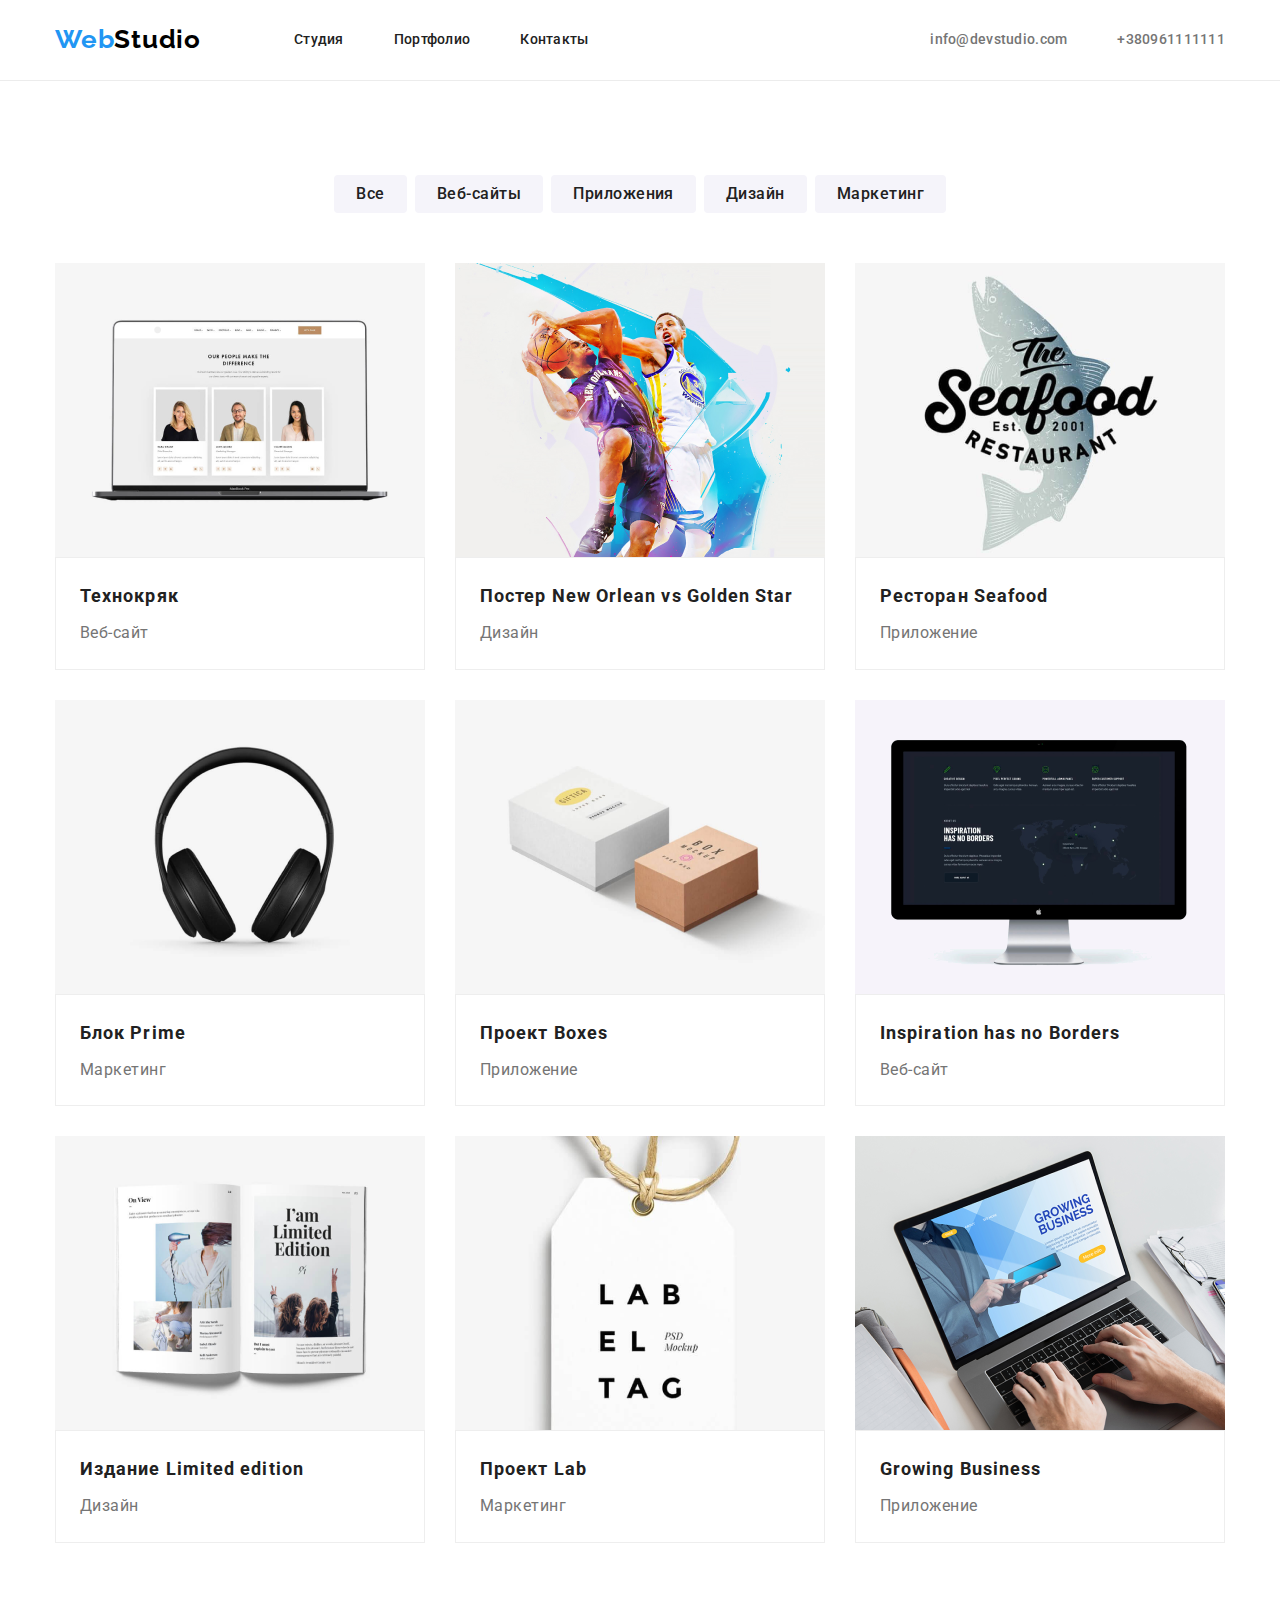
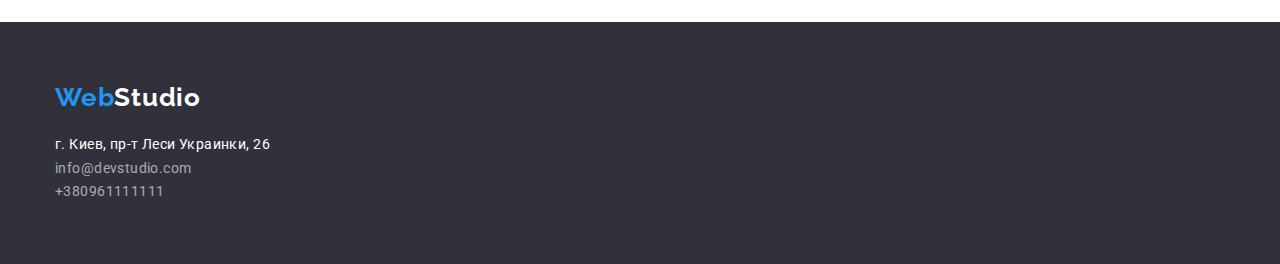
==== portfolio.html @ 2c55b2f6 "add html css img" ====
<!DOCTYPE html>
<html lang="en">
  <head>
    <meta charset="UTF-8" />
    <meta http-equiv="X-UA-Compatible" content="IE=edge" />
    <meta name="viewport" content="width=device-width, initial-scale=1.0" />
    <title>Document</title>
    <link rel="preconnect" href="https://fonts.googleapis.com" />
    <link rel="preconnect" href="https://fonts.gstatic.com" crossorigin />
    <link
      href="https://fonts.googleapis.com/css2?family=Raleway:wght@700&family=Roboto:wght@400;500;700;900&display=swap"
      rel="stylesheet"
    />
    <link
      rel="stylesheet"
      href="https://cdnjs.cloudflare.com/ajax/libs/modern-normalize/1.0.0/modern-normalize.min.css"
    />
    <link rel="stylesheet" href="./css/styles.css" />
  </head>

  <body>
    <header class="header">
      <div class="container nav">
        <nav class="main-nav">
          <a class="logo" href="/">Web<span class="logo-dark">Studio</span></a>
          <ul class="nav-list-header">
            <li class="nav-item-header"><a href="./index.html" class="link">Студия</a></li>
            <li class="nav-item-header"><a href="./portfolio.html" class="link">Портфолио</a></li>
            <li class="nav-item-header"><a href="" class="link">Контакты</a></li>
          </ul>
        </nav>
        <ul class="auto-nav">
          <li class="nav-item-header">
            <a href="mailto:info@devstudio.com" class="auto-link"> info@devstudio.com</a>
          </li>
          <li class="nav-item-header">
            <a href="tel:+380961111111" class="auto-link"> +380961111111 </a>
          </li>
        </ul>
      </div>
    </header>

    <main>
      <section class="section">
              <div class="container">
        <h1 class="visually-hidden">Блоки с примерами возможностей</h1>
        <ul class="buttons">
          <li class="btn-item"><button type="button" class="button">Все</button></li>
          <li class="btn-item"><button type="button" class="button">Веб-сайты</button></li>
          <li class="btn-item"><button type="button" class="button">Приложения</button></li>
          <li class="btn-item"><button type="button" class="button">Дизайн</button></li>
          <li class="btn-item"><button type="button" class="button">Маркетинг</button></li>
        </ul>
        <ul class="samples">
            <li class="item">
              <img src="images/web-site1.png" alt="веб-сайт на ноутбуке" width="370" />
                <div class="border">
                <h2 class="project-name">Технокряк</h2>
                <p class="project-type">Веб-сайт</p>
              </div>
            </li>
            <li class="item">
                <img src="images/design2.png"
                  alt="Постер New Orlean vs Golden Star"
                  width="370"
                />
                <div class="border">
                <h2 class="project-name">
                  Постер <span lang="en">New Orlean vs Golden Star</span>
                </h2>
                <p class="project-type">Дизайн</p>
              </div>
            </li>
            <li class="item">
                <img src="images/application3.png"
                  alt="Форель на фоне логотипа ресторана морской кухни"
                  width="370"
                />
                <div class="border">
                <h2 class="project-name">Ресторан <span lang="en">Seafood</span></h2>
                <p class="project-type">Приложение</p>
              </div>
            </li>
            <li class="item">
              <img src="images/marketing4.png" alt="Наушники с амбюшюрами" width="370" />
                <div class="border">
                <h2 class="project-name">Блок <span lang="en">Prime</span></h2>
                <p class="project-type">Маркетинг</p>
              </div>
            </li>
            <li class="item">
              <img src="images/application5.png" alt="Две коробки" width="370" />
              <div class="border">
                <h2 class="project-name">Проект <span lang="en">Boxes</span></h2>
                <p class="project-type">Приложение</p>
              </div>
            </li>
            <li class="item">
              <img src="images/web-site6.png" alt="Монитор с изображением" width="370" />
              <div class="border">
                <h2 class="project-name" lang="en">Inspiration has no Borders</h2>
                <p class="project-type">Веб-сайт</p>
              </div>
            </li>
            <li class="item">
              <img src="images/desighn7.png"
                  alt="Журнал со статьей с названием I am limited edition"
                  width="370"
                />
              <div class="border">
                <h2 class="project-name">Издание <span lang="en">Limited edition</span></h2>
                <p class="project-type">Дизайн</p>
              </div>
            </li>
            <li class="item">
            <img src="images/marketing8.png" alt="Бирка с надписью Label tag>" width="370" />
            <div class="border">
                <h2 class="project-name">Проект <span lang="en">Lab</span></h2>
                <p class="project-type">Маркетинг</p>
              </div>
            </li>
            <li class="item">
              <img src="images/application9.png"
                  alt="Ноутбук с открытой веб-страницей Growing Business"
                  width="370"
                />
                <div class="border">
                <h2 lang="en" class="project-name">Growing Business</h2>
                <p class="project-type">Приложение</p>
              </div>
            </li>
          </ul>
        </section>
      </div>
    </main>

    <footer class="footer">
      <div class="container">
        <a class="logo" href="/">Web<span class="logo-light">Studio</span></a>

        <address>
          <ul class="footer-list">
            <li>
              <a class="address" href="https://goo.gl/maps/MqeLLvB7cvCTrC6n8"
                >г. Киев, пр-т Леси Украинки, 26</a
              >
            </li>
            <li>
              <a class="footer-link" href="mailto:info@devstudio.com"> info@devstudio.com</a>
            </li>
            <li>
              <a class="footer-link" href="tel:+380961111111"> +380961111111 </a>
            </li>
          </ul>
        </address>
      </div>
    </footer>
  </body>
</html>
---- css/styles.css ----
:root {
  --primary-text-color: #757575;
  --title-text-color: #212121;
  --hover-button-color: #2196f3;
  --primary-white-color: #ffffff;
  --primary-black-color: #000000;
  --primary-bar-color: hsl(235, 10%, 21%);
  --primary-white-color-60: rgba(255, 255, 255, 0.6);
  --primary-light-color-button: #f5f4fa;
  --primary-border-color: #eeeeee;
}

body {
  background-color: var(--primary-white-color);

  font-family: 'Roboto', sans-serif;
}

ul {
  margin: 0;
  padding: 0;
  list-style: none;
}

h1,
h2,
h3,
p {
  margin: 0;
}

img {
  display: block;
  max-width: 100%;
  height: auto;
}

.container {
  width: 1200px;
  padding-left: 15px;
  padding-right: 15px;
  margin-left: auto;
  margin-right: auto;
}
/* Header общий */
.header {
  border-bottom-width: 1px;
  border-bottom-style: solid;
  border-bottom-color: #ececec;
}

.nav {
  display: flex;
  align-items: center;
}

.logo {
  color: var(--hover-button-color);

  font-family: 'Raleway', sans-serif;
  font-weight: 700;
  font-size: 26px;
  line-height: 1.2;
  letter-spacing: 0.03em;
  text-decoration: none;
}

.logo-dark {
  color: var(--primary-black-color);
}

.main-nav {
  display: flex;
  align-items: center;
}

.nav-list-header {
  list-style: none;
  display: flex;
  margin-left: 93px;
  padding-left: 0;
  margin-top: 0;
  margin-bottom: 0;
}
.nav-item-header {
  margin-left: 50px;
}
.nav-item-header:first-child {
  margin-left: 0;
}

.nav-list-header .link {
  display: block;
  padding-top: 32px;
  padding-bottom: 32px;

  color: var(--title-text-color);

  font-weight: 500;
  font-size: 14px;
  line-height: 1.14;
  letter-spacing: 0.02em;
  text-decoration: none;
}
.nav-list-header.link:last-child {
  margin-right: 0;
}

.nav-list-header .link:hover,
.nav-list-header .link:focus {
  color: var(--hover-button-color);
}

.auto-nav {
  display: flex;
  margin-left: auto;
}

.auto-link {
  display: block;

  color: var(--primary-text-color);

  font-weight: 500;
  font-size: 14px;
  line-height: 1.14;
  letter-spacing: 0.02em;
  text-decoration: none;
}

.auto-nav .auto-link:hover,
.auto-nav .auto-link:focus {
  color: var(--hover-button-color);
}

/* Конец общего header */

/* Студио Main */

/* Спрятать hidden  заголовки */

.visually-hidden {
  position: absolute;
  width: 1px;
  height: 1px;
  margin: -1px;
  border: 0;
  padding: 0;

  white-space: nowrap;
  clip-path: inset(100%);
  clip: rect(0 0 0 0);
  overflow: hidden;
}

.opportunities {
  display: flex;
}

.name-list {
  margin-right: 30px;
}

.name-list:last-child {
  margin-right: 0;
}

.opportunities .name {
  margin-bottom: 10px;
  color: var(--title-text-color);
  font-weight: 700;
  font-size: 14px;
  line-height: 1.2;
  letter-spacing: 0.03em;
  text-transform: uppercase;
}

.opportunities .meaning {
  color: var(--primary-text-color);
  font-weight: 400;
  font-size: 14px;
  line-height: 1.7;
  letter-spacing: 0.03em;
}

.team-section {
  background-color: var(--primary-light-color-button);
}

.about-name {
  padding: 0;
  margin: 0;
  margin-bottom: 50px;
  color: var(--title-text-color);

  font-weight: 700;
  font-size: 36px;
  line-height: 1.2;
  text-align: center;
  letter-spacing: 0.03em;
}

.community-item {
  margin-left: 30px;
  width: 270;
  box-shadow: 0px 4px 4px rgba(0, 0, 0, 0.25);
  border-radius: 0px 0px 4px 4px;
}
.community-item:first-child {
  margin-left: 0;
}

.about-pictures {
  display: flex;
  justify-content: space-between;
}

.list-pictures {
  margin-left: 30px;
}

.list-pictures:first-child {
  margin-left: 0;
}

.community {
  display: flex;
}

.team {
  padding-top: 30px;
  padding-bottom: 30px;
}

.subject-team {
  margin-bottom: 10px;
  color: var(--title-text-color);

  font-weight: 500;
  font-size: 16px;
  line-height: 1.2;
  text-align: center;
  letter-spacing: 0.03em;
}

.position {
  color: var(--primary-text-color);

  font-weight: 400;
  font-size: 16px;
  line-height: 1.2;
  text-align: center;
  letter-spacing: 0.03em;
}

/* Бар Студио */
.section {
  padding-top: 94px;
  padding-bottom: 94px;
}

.work-section {
  padding-top: 0;
}

.bar {
  padding-top: 200px;
  padding-bottom: 200px;
  background-color: var(--primary-bar-color);
  text-align: center;
  min-height: 600px;
}
.title-bar {
  color: var(--primary-white-color);
  margin-bottom: 30px;
  margin-top: 0;
  padding: 0;

  font-weight: 900;
  font-size: 44px;
  line-height: 1.4;
  text-align: center;
  letter-spacing: 0.06em;
  text-transform: uppercase;
}

.button-bar {
  padding-top: 10px;
  padding-bottom: 10px;
  padding-left: 32px;
  padding-right: 32px;

  background-color: var(--hover-button-color);
  color: var(--primary-white-color);

  border-radius: 4px;
  font-weight: 700;
  font-size: 16px;
  line-height: 1.9;
  letter-spacing: 0.06em;
}

/* Main Портфолио */
/* Кнопки Портфолио */
.buttons {
  display: flex;
  justify-content: center;
  margin-bottom: 50px;
}

.button {
  display: inline-block;
  padding-left: 22px;
  padding-right: 22px;
  padding-top: 6px;
  padding-bottom: 6px;

  min-width: 73px;

  color: var(--title-text-color);
  background-color: var(--primary-light-color-button);

  border-radius: 4px;
  font-weight: 500;
  font-size: 16px;
  line-height: 1.65;
  letter-spacing: 0.03em;
  text-align: center;
  border: none;
}

.buttons .button:hover,
.buttons .button:focus {
  background-color: var(--hover-button-color);
  color: var(--primary-white-color);
}

.samples {
  display: flex;
  flex-wrap: wrap;

  margin: -15px;
}

.btn-item {
  margin-right: 8px;
}

.btn-item:last-child {
  margin-right: 0;
}

.item {
  width: 370px;
  margin-top: 15px;
  margin-left: 15px;
  margin-right: 15px;
  margin-bottom: 15px;
}

.item:nth-child(n + 6) {
  margin-bottom: 0;
}

.project-name {
  margin: 0;

  color: var(--title-text-color);

  font-weight: 700;
  font-size: 18px;
  line-height: 2;
  letter-spacing: 0.06em;
}

.project-type {
  margin: 0;
  margin-top: 4px;
  color: var(--primary-text-color);

  font-weight: 400;
  font-size: 16px;
  line-height: 1.9;
  letter-spacing: 0.03em;
}

.border {
  border: 1px solid var(--primary-border-color);
  padding-right: 24px;
  padding-left: 24px;
  padding-top: 20px;
  padding-bottom: 20px;
}

/* Общий footer */
.footer {
  background-color: var(--primary-bar-color);
  padding-top: 60px;
  padding-bottom: 60px;
}

.logo-light {
  color: var(--primary-white-color);
}
.footer-list {
  margin-top: 20px;
}

.footer-item {
  padding-bottom: 9px;
}

.footer-item:last-child {
  padding-bottom: 0;
}

.footer-link {
  color: var(--primary-white-color-60);

  font-style: normal;
  font-weight: 400;
  font-size: 14px;
  line-height: 1.7;
  letter-spacing: 0.03em;
  text-decoration: none;
}

.address {
  margin-bottom: 9px;
  color: var(--primary-white-color);

  font-style: normal;
  font-weight: 400;
  font-size: 14px;
  line-height: 1.7;
  letter-spacing: 0.03em;
  text-decoration: none;
}
.address:hover,
.address:focus .footer-link:focus,
.footer-link:hover {
  color: var(--hover-button-color);
}
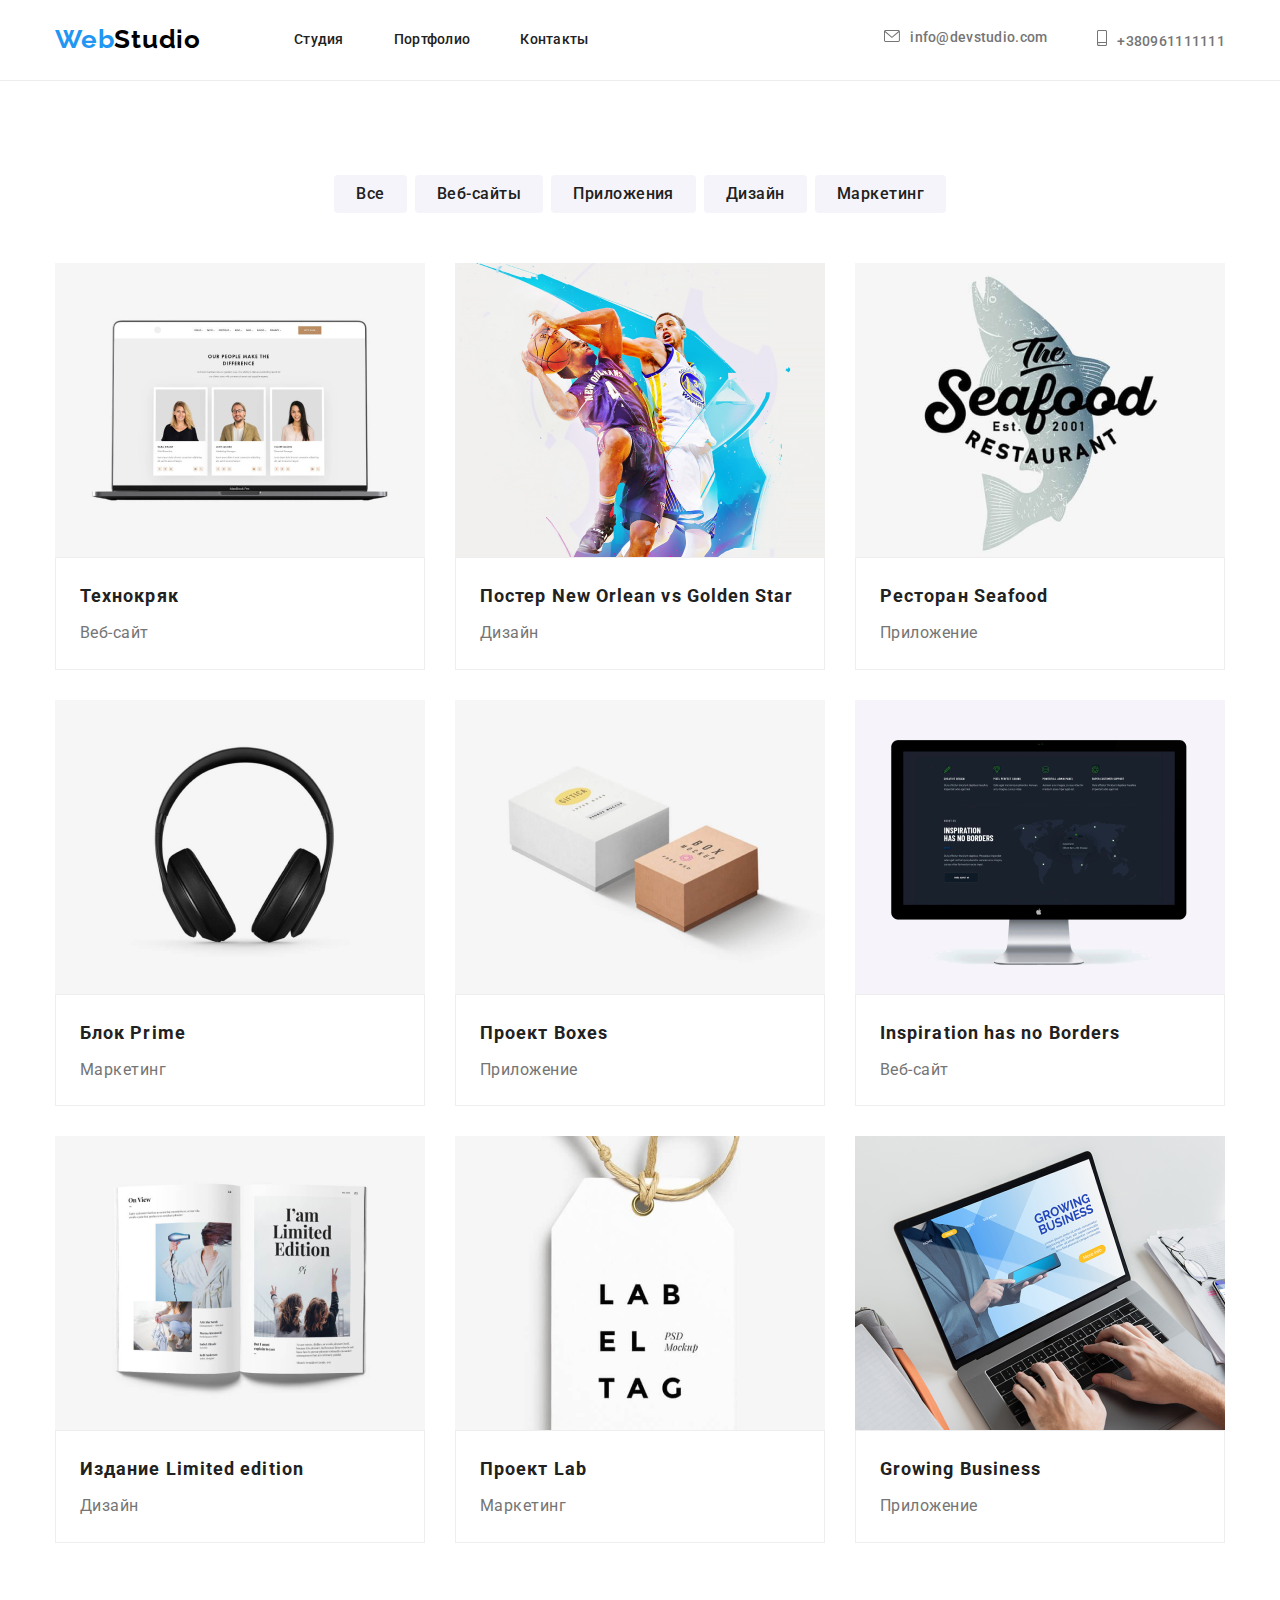
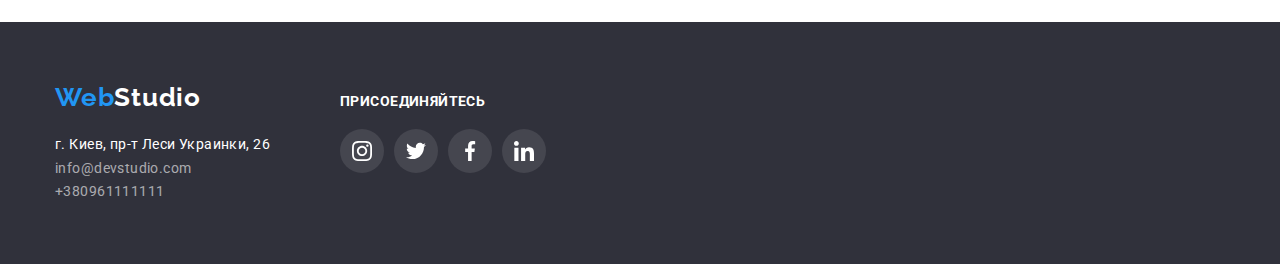
==== commit 896a8bf9: "Summary" ====
--- a/portfolio.html
+++ b/portfolio.html
@@ -1,48 +1,51 @@
 <!DOCTYPE html>
 <html lang="en">
-  <head>
-    <meta charset="UTF-8" />
-    <meta http-equiv="X-UA-Compatible" content="IE=edge" />
-    <meta name="viewport" content="width=device-width, initial-scale=1.0" />
-    <title>Document</title>
-    <link rel="preconnect" href="https://fonts.googleapis.com" />
-    <link rel="preconnect" href="https://fonts.gstatic.com" crossorigin />
-    <link
-      href="https://fonts.googleapis.com/css2?family=Raleway:wght@700&family=Roboto:wght@400;500;700;900&display=swap"
-      rel="stylesheet"
-    />
-    <link
-      rel="stylesheet"
-      href="https://cdnjs.cloudflare.com/ajax/libs/modern-normalize/1.0.0/modern-normalize.min.css"
-    />
-    <link rel="stylesheet" href="./css/styles.css" />
-  </head>
 
-  <body>
-    <header class="header">
-      <div class="container nav">
-        <nav class="main-nav">
-          <a class="logo" href="/">Web<span class="logo-dark">Studio</span></a>
-          <ul class="nav-list-header">
-            <li class="nav-item-header"><a href="./index.html" class="link">Студия</a></li>
-            <li class="nav-item-header"><a href="./portfolio.html" class="link">Портфолио</a></li>
-            <li class="nav-item-header"><a href="" class="link">Контакты</a></li>
-          </ul>
-        </nav>
-        <ul class="auto-nav">
-          <li class="nav-item-header">
-            <a href="mailto:info@devstudio.com" class="auto-link"> info@devstudio.com</a>
-          </li>
-          <li class="nav-item-header">
-            <a href="tel:+380961111111" class="auto-link"> +380961111111 </a>
-          </li>
+<head>
+  <meta charset="UTF-8" />
+  <meta http-equiv="X-UA-Compatible" content="IE=edge" />
+  <meta name="viewport" content="width=device-width, initial-scale=1.0" />
+  <title>Document</title>
+  <link rel="preconnect" href="https://fonts.googleapis.com" />
+  <link rel="preconnect" href="https://fonts.gstatic.com" crossorigin />
+  <link href="https://fonts.googleapis.com/css2?family=Raleway:wght@700&family=Roboto:wght@400;500;700;900&display=swap"
+    rel="stylesheet" />
+  <link rel="stylesheet"
+    href="https://cdnjs.cloudflare.com/ajax/libs/modern-normalize/1.0.0/modern-normalize.min.css" />
+  <link rel="stylesheet" href="./css/styles.css" />
+</head>
+
+<body>
+  <header class="header">
+    <div class="container nav">
+      <nav class="main-nav">
+        <a class="logo" href="/">Web<span class="logo-dark">Studio</span></a>
+        <ul class="nav-list-header">
+          <li class="nav-item-header"><a href="./index.html" class="link">Студия</a></li>
+          <li class="nav-item-header"><a href="./portfolio.html" class="link">Портфолио</a></li>
+          <li class="nav-item-header"><a href="" class="link">Контакты</a></li>
         </ul>
-      </div>
-    </header>
+      </nav>
+      <ul class="auto-nav">
+        <li class="nav-item-header">
+          <a href="mailto:info@devstudio.com" class="auto-link">
+            <svg class="icon-header" width="16" height="12">
+              <use href="images/symbol-defs.svg#icon-envelope"></use>
+            </svg>info@devstudio.com</a>
+        </li>
+        <li class="nav-item-header">
+          <a href="tel:+380961111111" class="auto-link">
+            <svg class="icon-header" width="10" height="16">
+              <use href="images/symbol-defs.svg#icon-smartphone"></use>
+            </svg>+380961111111 </a>
+        </li>
+      </ul>
+    </div>
+  </header>
 
-    <main>
-      <section class="section">
-              <div class="container">
+  <main>
+    <section class="section">
+      <div class="container">
         <h1 class="visually-hidden">Блоки с примерами возможностей</h1>
         <ul class="buttons">
           <li class="btn-item"><button type="button" class="button">Все</button></li>
@@ -52,98 +55,84 @@
           <li class="btn-item"><button type="button" class="button">Маркетинг</button></li>
         </ul>
         <ul class="samples">
-            <li class="item">
-              <img src="images/web-site1.png" alt="веб-сайт на ноутбуке" width="370" />
-                <div class="border">
-                <h2 class="project-name">Технокряк</h2>
-                <p class="project-type">Веб-сайт</p>
-              </div>
-            </li>
-            <li class="item">
-                <img src="images/design2.png"
-                  alt="Постер New Orlean vs Golden Star"
-                  width="370"
-                />
-                <div class="border">
-                <h2 class="project-name">
-                  Постер <span lang="en">New Orlean vs Golden Star</span>
-                </h2>
-                <p class="project-type">Дизайн</p>
-              </div>
-            </li>
-            <li class="item">
-                <img src="images/application3.png"
-                  alt="Форель на фоне логотипа ресторана морской кухни"
-                  width="370"
-                />
-                <div class="border">
-                <h2 class="project-name">Ресторан <span lang="en">Seafood</span></h2>
-                <p class="project-type">Приложение</p>
-              </div>
-            </li>
-            <li class="item">
-              <img src="images/marketing4.png" alt="Наушники с амбюшюрами" width="370" />
-                <div class="border">
-                <h2 class="project-name">Блок <span lang="en">Prime</span></h2>
-                <p class="project-type">Маркетинг</p>
-              </div>
-            </li>
-            <li class="item">
-              <img src="images/application5.png" alt="Две коробки" width="370" />
-              <div class="border">
-                <h2 class="project-name">Проект <span lang="en">Boxes</span></h2>
-                <p class="project-type">Приложение</p>
-              </div>
-            </li>
-            <li class="item">
-              <img src="images/web-site6.png" alt="Монитор с изображением" width="370" />
-              <div class="border">
-                <h2 class="project-name" lang="en">Inspiration has no Borders</h2>
-                <p class="project-type">Веб-сайт</p>
-              </div>
-            </li>
-            <li class="item">
-              <img src="images/desighn7.png"
-                  alt="Журнал со статьей с названием I am limited edition"
-                  width="370"
-                />
-              <div class="border">
-                <h2 class="project-name">Издание <span lang="en">Limited edition</span></h2>
-                <p class="project-type">Дизайн</p>
-              </div>
-            </li>
-            <li class="item">
+          <li class="item">
+            <img src="images/web-site1.png" alt="веб-сайт на ноутбуке" width="370" />
+            <div class="border">
+              <h2 class="project-name">Технокряк</h2>
+              <p class="project-type">Веб-сайт</p>
+            </div>
+          </li>
+          <li class="item">
+            <img src="images/design2.png" alt="Постер New Orlean vs Golden Star" width="370" />
+            <div class="border">
+              <h2 class="project-name">
+                Постер <span lang="en">New Orlean vs Golden Star</span>
+              </h2>
+              <p class="project-type">Дизайн</p>
+            </div>
+          </li>
+          <li class="item">
+            <img src="images/application3.png" alt="Форель на фоне логотипа ресторана морской кухни" width="370" />
+            <div class="border">
+              <h2 class="project-name">Ресторан <span lang="en">Seafood</span></h2>
+              <p class="project-type">Приложение</p>
+            </div>
+          </li>
+          <li class="item">
+            <img src="images/marketing4.png" alt="Наушники с амбюшюрами" width="370" />
+            <div class="border">
+              <h2 class="project-name">Блок <span lang="en">Prime</span></h2>
+              <p class="project-type">Маркетинг</p>
+            </div>
+          </li>
+          <li class="item">
+            <img src="images/application5.png" alt="Две коробки" width="370" />
+            <div class="border">
+              <h2 class="project-name">Проект <span lang="en">Boxes</span></h2>
+              <p class="project-type">Приложение</p>
+            </div>
+          </li>
+          <li class="item">
+            <img src="images/web-site6.png" alt="Монитор с изображением" width="370" />
+            <div class="border">
+              <h2 class="project-name" lang="en">Inspiration has no Borders</h2>
+              <p class="project-type">Веб-сайт</p>
+            </div>
+          </li>
+          <li class="item">
+            <img src="images/desighn7.png" alt="Журнал со статьей с названием I am limited edition" width="370" />
+            <div class="border">
+              <h2 class="project-name">Издание <span lang="en">Limited edition</span></h2>
+              <p class="project-type">Дизайн</p>
+            </div>
+          </li>
+          <li class="item">
             <img src="images/marketing8.png" alt="Бирка с надписью Label tag>" width="370" />
             <div class="border">
-                <h2 class="project-name">Проект <span lang="en">Lab</span></h2>
-                <p class="project-type">Маркетинг</p>
-              </div>
-            </li>
-            <li class="item">
-              <img src="images/application9.png"
-                  alt="Ноутбук с открытой веб-страницей Growing Business"
-                  width="370"
-                />
-                <div class="border">
-                <h2 lang="en" class="project-name">Growing Business</h2>
-                <p class="project-type">Приложение</p>
-              </div>
-            </li>
-          </ul>
-        </section>
-      </div>
-    </main>
+              <h2 class="project-name">Проект <span lang="en">Lab</span></h2>
+              <p class="project-type">Маркетинг</p>
+            </div>
+          </li>
+          <li class="item">
+            <img src="images/application9.png" alt="Ноутбук с открытой веб-страницей Growing Business" width="370" />
+            <div class="border">
+              <h2 lang="en" class="project-name">Growing Business</h2>
+              <p class="project-type">Приложение</p>
+            </div>
+          </li>
+        </ul>
+    </section>
+    </div>
+  </main>
 
-    <footer class="footer">
-      <div class="container">
+  <footer class="footer">
+    <div class="container container-footer">
+      <div>
         <a class="logo" href="/">Web<span class="logo-light">Studio</span></a>
-
         <address>
           <ul class="footer-list">
             <li>
-              <a class="address" href="https://goo.gl/maps/MqeLLvB7cvCTrC6n8"
-                >г. Киев, пр-т Леси Украинки, 26</a
-              >
+              <a class="address" href="https://goo.gl/maps/MqeLLvB7cvCTrC6n8">г. Киев, пр-т Леси Украинки, 26</a>
             </li>
             <li>
               <a class="footer-link" href="mailto:info@devstudio.com"> info@devstudio.com</a>
@@ -154,6 +143,41 @@
           </ul>
         </address>
       </div>
-    </footer>
-  </body>
-</html>
+      <div class="social-container">
+        <p class="social-text">присоединяйтесь</p>
+        <ul class="social">
+          <li class="link-icon">
+            <a class="social-link" href="https://www.instagram.com/">
+              <svg class="social-icon" width="20" height="20">
+                <use href="images/symbol-defs.svg#icon-instagram"></use>
+              </svg>
+            </a>
+          </li>
+          <li class="link-icon">
+            <a class="social-link" href="" https="//www.twitter.com/">
+              <svg class="social-icon" width="20" height="20">
+                <use href="images/symbol-defs.svg#icon-twitter"></use>
+              </svg>
+            </a>
+          </li>
+          <li class="link-icon">
+            <a class="social-link" href="//www.facebook.com/">
+              <svg class="social-icon" width="20" height="20">
+                <use href="images/symbol-defs.svg#icon-facebook"></use>
+              </svg>
+            </a>
+          </li>
+          <li class="link-icon">
+            <a class="social-link" href="https://www.linkedin.com/">
+              <svg class="social-icon" width="20" height="20">
+                <use href="images/symbol-defs.svg#icon-linkedin"></use>
+              </svg>
+            </a>
+          </li>
+        </ul>
+      </div>
+    </div>
+  </footer>
+</body>
+
+</html>--- a/css/styles.css
+++ b/css/styles.css
@@ -8,6 +8,11 @@
   --primary-white-color-60: rgba(255, 255, 255, 0.6);
   --primary-light-color-button: #f5f4fa;
   --primary-border-color: #eeeeee;
+  --primary-white-color-10: rgba(255, 255, 255, 0.1);
+  --primary-icon-color: #afb1b8;
+}
+* {
+  box-sizing: border-box;
 }
 
 body {
@@ -131,6 +136,19 @@
 .auto-nav .auto-link:hover,
 .auto-nav .auto-link:focus {
   color: var(--hover-button-color);
+}
+
+.icon-header {
+  margin-right: 10px;
+  fill: currentColor;
+}
+
+.icon-header {
+  margin-right: 10px;
+}
+
+.icon-header:hover {
+  fill: var(--hover-button-color);
 }
 
 /* Конец общего header */
@@ -164,6 +182,17 @@
 .name-list:last-child {
   margin-right: 0;
 }
+.contain {
+  width: 270px;
+  height: 120px;
+  background-color: var(--primary-light-color-button);
+  margin-bottom: 30px;
+  border-radius: 4px;
+}
+
+.icon-oppo {
+  margin: 25px 100px;
+}
 
 .opportunities .name {
   margin-bottom: 10px;
@@ -244,6 +273,8 @@
 }
 
 .position {
+  margin-bottom: 16px;
+
   color: var(--primary-text-color);
 
   font-weight: 400;
@@ -253,14 +284,19 @@
   letter-spacing: 0.03em;
 }
 
+.social-icon-community {
+  fill: var(--primary-icon-color);
+  margin: 12px;
+}
+
+.community-link:hover .social-icon-community {
+  fill: var(--primary-white-color);
+}
+
 /* Бар Студио */
 .section {
   padding-top: 94px;
   padding-bottom: 94px;
-}
-
-.work-section {
-  padding-top: 0;
 }
 
 .bar {
@@ -270,6 +306,19 @@
   text-align: center;
   min-height: 600px;
 }
+
+.overlay {
+  max-width: 1600px;
+  margin-left: auto;
+  margin-right: auto;
+
+  background-image: linear-gradient(to right, rgba(47, 48, 58, 0.4), rgba(47, 48, 58, 0.4)),
+    url(../images/background-image\(1\).jpg);
+  background-repeat: no-repeat;
+  background-position: center;
+  background-size: cover;
+}
+
 .title-bar {
   color: var(--primary-white-color);
   margin-bottom: 30px;
@@ -358,6 +407,10 @@
   margin-bottom: 15px;
 }
 
+.item:hover {
+  box-shadow: 0px 4px 4px rgba(0, 0, 0, 0.25);
+}
+
 .item:nth-child(n + 6) {
   margin-bottom: 0;
 }
@@ -399,6 +452,10 @@
   padding-bottom: 60px;
 }
 
+.container-footer {
+  display: flex;
+  align-items: baseline;
+}
 .logo-light {
   color: var(--primary-white-color);
 }
@@ -441,3 +498,44 @@
 .footer-link:hover {
   color: var(--hover-button-color);
 }
+
+.social {
+  display: flex;
+  justify-content: center;
+}
+
+.social-text {
+  font-weight: 700;
+  font-size: 14px;
+  line-height: calc(16 / 14);
+  letter-spacing: 0.03em;
+  color: var(--primary-white-color);
+  text-transform: uppercase;
+  margin-bottom: 20px;
+}
+
+.link-icon {
+  width: 44px;
+  height: 44px;
+  border-radius: 50%;
+  background-color: var(--primary-white-color-10);
+  margin-right: 10px;
+}
+
+.link-icon:last-child {
+  margin-right: 0;
+}
+
+.social-icon {
+  fill: var(--primary-white-color);
+  margin: 12px;
+}
+
+.link-icon:hover,
+.link-icon:focus {
+  background-color: var(--hover-button-color);
+}
+
+.social-container {
+  margin-left: 70px;
+}
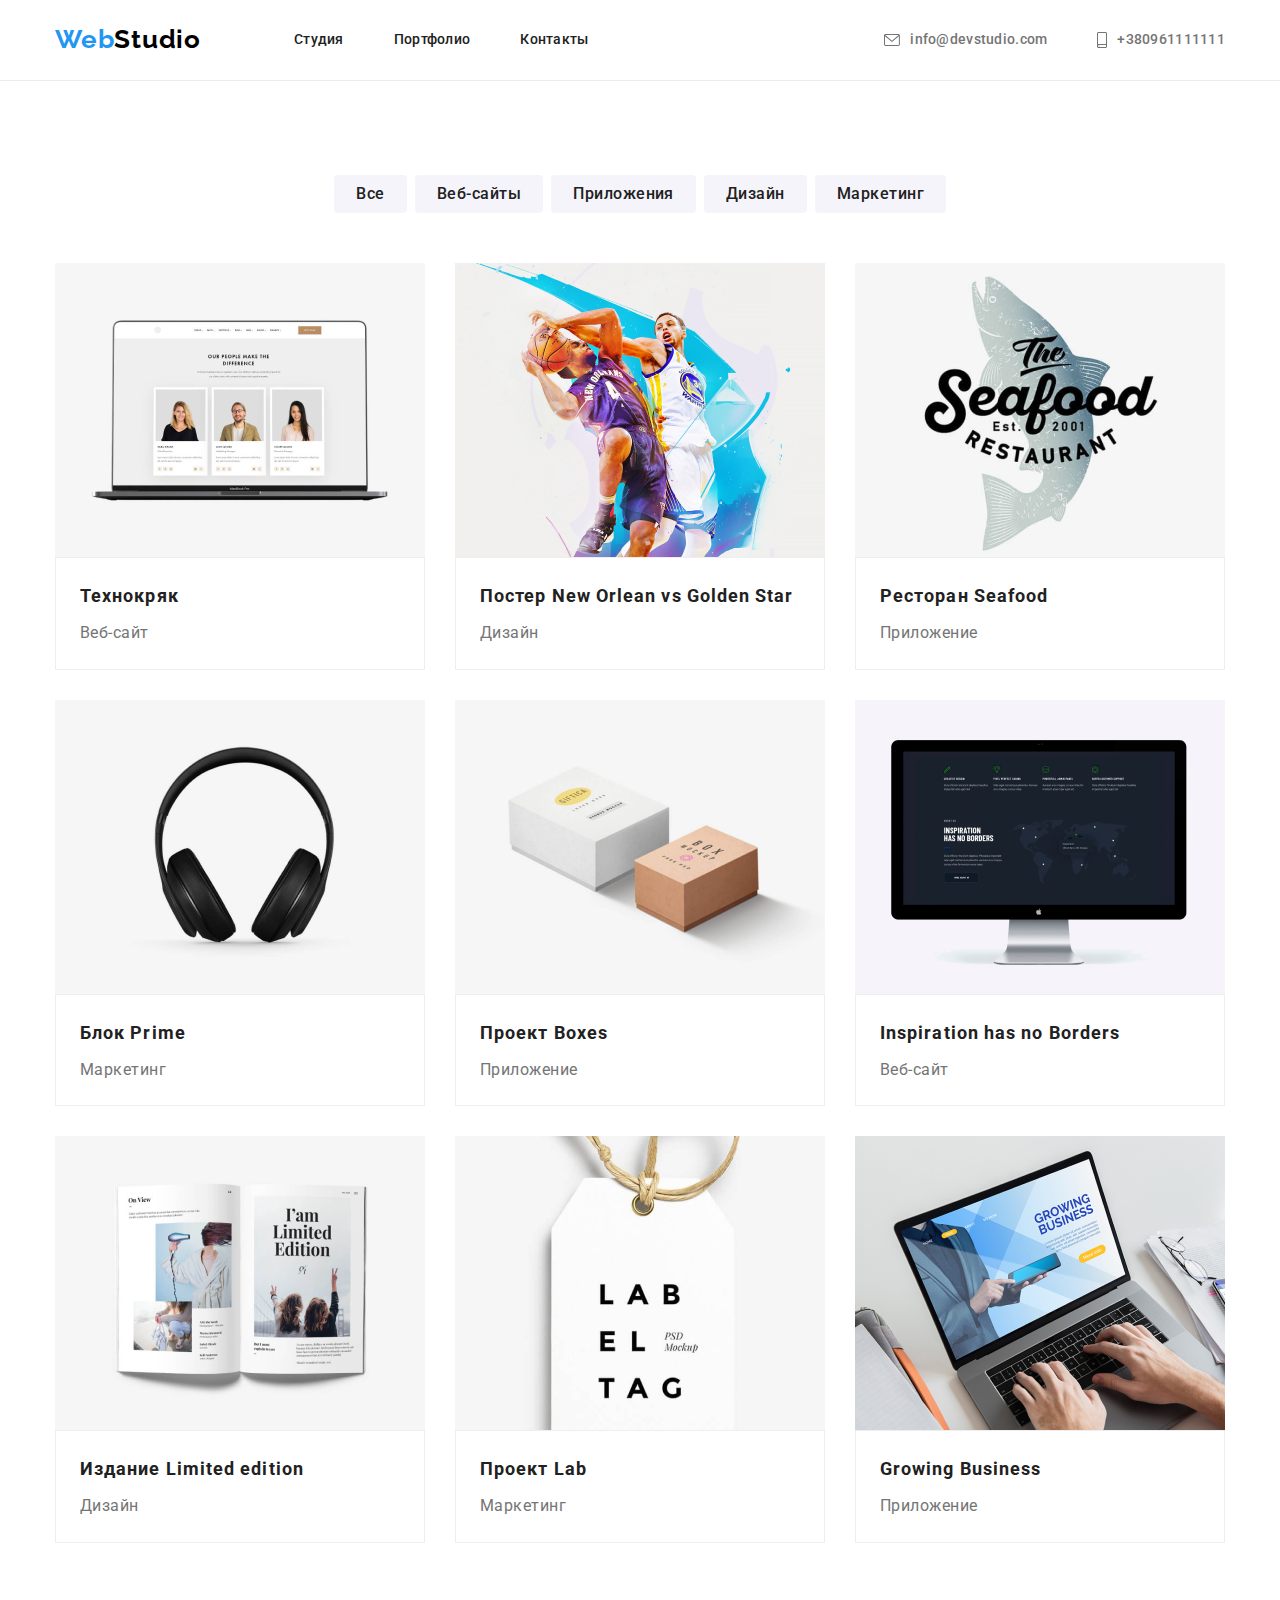
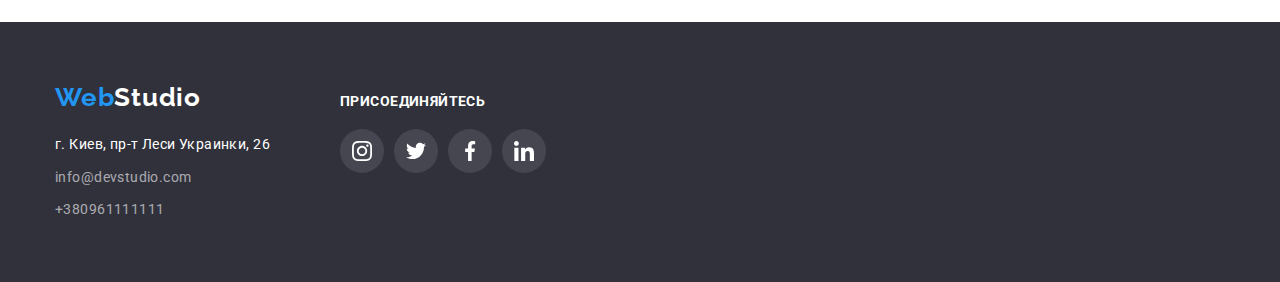
==== commit 52ccb022: "fixed after Hrihoriy" ====
--- a/portfolio.html
+++ b/portfolio.html
@@ -55,70 +55,79 @@
           <li class="btn-item"><button type="button" class="button">Маркетинг</button></li>
         </ul>
         <ul class="samples">
-          <li class="item">
-            <img src="images/web-site1.png" alt="веб-сайт на ноутбуке" width="370" />
-            <div class="border">
-              <h2 class="project-name">Технокряк</h2>
-              <p class="project-type">Веб-сайт</p>
-            </div>
+          <li class="item"><a class="sample-link" href="">
+              <img src="images/web-site1.png" alt="веб-сайт на ноутбуке" width="370" />
+              <div class="border">
+                <h2 class="project-name">Технокряк</h2>
+                <p class="project-type">Веб-сайт</p>
+              </div>
+            </a>
           </li>
-          <li class="item">
-            <img src="images/design2.png" alt="Постер New Orlean vs Golden Star" width="370" />
-            <div class="border">
-              <h2 class="project-name">
-                Постер <span lang="en">New Orlean vs Golden Star</span>
-              </h2>
-              <p class="project-type">Дизайн</p>
-            </div>
+          <li class="item"><a class="sample-link" href="">
+              <img src="images/design2.png" alt="Постер New Orlean vs Golden Star" width="370" />
+              <div class="border">
+                <h2 class="project-name">
+                  Постер <span lang="en">New Orlean vs Golden Star</span>
+                </h2>
+                <p class="project-type">Дизайн</p>
+              </div>
+            </a>
           </li>
-          <li class="item">
-            <img src="images/application3.png" alt="Форель на фоне логотипа ресторана морской кухни" width="370" />
-            <div class="border">
-              <h2 class="project-name">Ресторан <span lang="en">Seafood</span></h2>
-              <p class="project-type">Приложение</p>
-            </div>
+          <li class="item"><a class="sample-link" href="">
+              <img src="images/application3.png" alt="Форель на фоне логотипа ресторана морской кухни" width="370" />
+              <div class="border">
+                <h2 class="project-name">Ресторан <span lang="en">Seafood</span></h2>
+                <p class="project-type">Приложение</p>
+              </div>
+            </a>
           </li>
-          <li class="item">
-            <img src="images/marketing4.png" alt="Наушники с амбюшюрами" width="370" />
-            <div class="border">
-              <h2 class="project-name">Блок <span lang="en">Prime</span></h2>
-              <p class="project-type">Маркетинг</p>
-            </div>
+          <li class="item"><a class="sample-link" href="">
+              <img src="images/marketing4.png" alt="Наушники с амбюшюрами" width="370" />
+              <div class="border">
+                <h2 class="project-name">Блок <span lang="en">Prime</span></h2>
+                <p class="project-type">Маркетинг</p>
+              </div>
+            </a>
           </li>
-          <li class="item">
-            <img src="images/application5.png" alt="Две коробки" width="370" />
-            <div class="border">
-              <h2 class="project-name">Проект <span lang="en">Boxes</span></h2>
-              <p class="project-type">Приложение</p>
-            </div>
+          <li class="item"><a class="sample-link" href="">
+              <img src="images/application5.png" alt="Две коробки" width="370" />
+              <div class="border">
+                <h2 class="project-name">Проект <span lang="en">Boxes</span></h2>
+                <p class="project-type">Приложение</p>
+              </div>
+            </a>
           </li>
-          <li class="item">
-            <img src="images/web-site6.png" alt="Монитор с изображением" width="370" />
-            <div class="border">
-              <h2 class="project-name" lang="en">Inspiration has no Borders</h2>
-              <p class="project-type">Веб-сайт</p>
-            </div>
+          <li class="item"><a class="sample-link" href="">
+              <img src="images/web-site6.png" alt="Монитор с изображением" width="370" />
+              <div class="border">
+                <h2 class="project-name" lang="en">Inspiration has no Borders</h2>
+                <p class="project-type">Веб-сайт</p>
+              </div>
+            </a>
           </li>
-          <li class="item">
-            <img src="images/desighn7.png" alt="Журнал со статьей с названием I am limited edition" width="370" />
-            <div class="border">
-              <h2 class="project-name">Издание <span lang="en">Limited edition</span></h2>
-              <p class="project-type">Дизайн</p>
-            </div>
+          <li class="item"><a class="sample-link" href="">
+              <img src="images/desighn7.png" alt="Журнал со статьей с названием I am limited edition" width="370" />
+              <div class="border">
+                <h2 class="project-name">Издание <span lang="en">Limited edition</span></h2>
+                <p class="project-type">Дизайн</p>
+              </div>
+            </a>
           </li>
-          <li class="item">
-            <img src="images/marketing8.png" alt="Бирка с надписью Label tag>" width="370" />
-            <div class="border">
-              <h2 class="project-name">Проект <span lang="en">Lab</span></h2>
-              <p class="project-type">Маркетинг</p>
-            </div>
+          <li class="item"><a class="sample-link" href="">
+              <img src="images/marketing8.png" alt="Бирка с надписью Label tag>" width="370" />
+              <div class="border">
+                <h2 class="project-name">Проект <span lang="en">Lab</span></h2>
+                <p class="project-type">Маркетинг</p>
+              </div>
+            </a>
           </li>
-          <li class="item">
-            <img src="images/application9.png" alt="Ноутбук с открытой веб-страницей Growing Business" width="370" />
-            <div class="border">
-              <h2 lang="en" class="project-name">Growing Business</h2>
-              <p class="project-type">Приложение</p>
-            </div>
+          <li class="item"><a class="sample-link" href="">
+              <img src="images/application9.png" alt="Ноутбук с открытой веб-страницей Growing Business" width="370" />
+              <div class="border">
+                <h2 lang="en" class="project-name">Growing Business</h2>
+                <p class="project-type">Приложение</p>
+              </div>
+            </a>
           </li>
         </ul>
     </section>
@@ -131,13 +140,13 @@
         <a class="logo" href="/">Web<span class="logo-light">Studio</span></a>
         <address>
           <ul class="footer-list">
-            <li>
+            <li class="footer-item">
               <a class="address" href="https://goo.gl/maps/MqeLLvB7cvCTrC6n8">г. Киев, пр-т Леси Украинки, 26</a>
             </li>
-            <li>
+            <li class="footer-item">
               <a class="footer-link" href="mailto:info@devstudio.com"> info@devstudio.com</a>
             </li>
-            <li>
+            <li class="footer-item">
               <a class="footer-link" href="tel:+380961111111"> +380961111111 </a>
             </li>
           </ul>
@@ -147,28 +156,28 @@
         <p class="social-text">присоединяйтесь</p>
         <ul class="social">
           <li class="link-icon">
-            <a class="social-link" href="https://www.instagram.com/">
+            <a class="community-link" href="https://www.instagram.com/">
               <svg class="social-icon" width="20" height="20">
                 <use href="images/symbol-defs.svg#icon-instagram"></use>
               </svg>
             </a>
           </li>
           <li class="link-icon">
-            <a class="social-link" href="" https="//www.twitter.com/">
+            <a class="community-link" href="" https="//www.twitter.com/">
               <svg class="social-icon" width="20" height="20">
                 <use href="images/symbol-defs.svg#icon-twitter"></use>
               </svg>
             </a>
           </li>
           <li class="link-icon">
-            <a class="social-link" href="//www.facebook.com/">
+            <a class="community-link" href="//www.facebook.com/">
               <svg class="social-icon" width="20" height="20">
                 <use href="images/symbol-defs.svg#icon-facebook"></use>
               </svg>
             </a>
           </li>
           <li class="link-icon">
-            <a class="social-link" href="https://www.linkedin.com/">
+            <a class="community-link" href="https://www.linkedin.com/">
               <svg class="social-icon" width="20" height="20">
                 <use href="images/symbol-defs.svg#icon-linkedin"></use>
               </svg>
--- a/css/styles.css
+++ b/css/styles.css
@@ -27,6 +27,10 @@
   list-style: none;
 }
 
+a {
+  text-decoration: none;
+}
+
 h1,
 h2,
 h3,
@@ -122,7 +126,8 @@
 }
 
 .auto-link {
-  display: block;
+  display: flex;
+  align-items: center;
 
   color: var(--primary-text-color);
 
@@ -183,6 +188,9 @@
   margin-right: 0;
 }
 .contain {
+  display: flex;
+  align-items: center;
+  justify-content: center;
   width: 270px;
   height: 120px;
   background-color: var(--primary-light-color-button);
@@ -190,9 +198,7 @@
   border-radius: 4px;
 }
 
-.icon-oppo {
-  margin: 25px 100px;
-}
+
 
 .opportunities .name {
   margin-bottom: 10px;
@@ -230,6 +236,7 @@
 }
 
 .community-item {
+  background-color: var(--primary-white-color);
   margin-left: 30px;
   width: 270;
   box-shadow: 0px 4px 4px rgba(0, 0, 0, 0.25);
@@ -286,11 +293,21 @@
 
 .social-icon-community {
   fill: var(--primary-icon-color);
-  margin: 12px;
-}
-
-.community-link:hover .social-icon-community {
+}
+
+.community-link {
+  display: flex;
+  justify-content: center;
+  align-items: center;
+  border-radius: 50%;
+  width: 100%;
+  height: 100%;
+}
+
+.community-link:hover .social-icon-community,
+.community-link:focus .social-icon-community {
   fill: var(--primary-white-color);
+  background-color: var(--hover-button-color);
 }
 
 /* Бар Студио */
@@ -304,7 +321,7 @@
   padding-bottom: 200px;
   background-color: var(--primary-bar-color);
   text-align: center;
-  min-height: 600px;
+  /* min-height: 600px; */
 }
 
 .overlay {
@@ -349,6 +366,51 @@
   letter-spacing: 0.06em;
 }
 
+.clients {
+  display: flex;
+  /* justify-content: center; */
+}
+
+.client-link {
+  width: 100%;
+  height: 100%;
+  display: flex;
+  align-items: center;
+  justify-content: center;
+  border: 1px solid var(--primary-icon-color);
+  border-radius: 4px;
+}
+
+.client-link:hover,
+.client-link:focus {
+  border-color: var(--hover-button-color);
+}
+
+.client {
+  margin-right: 30px;
+  width: 170px;
+  height: 92px;
+  /* border: 1px solid var(--primary-icon-color); */
+}
+
+.client:last-child {
+  margin-right: 0;
+}
+
+.icon-client {
+  margin: 16px 32px;
+  fill: var(--primary-icon-color);
+}
+
+.client-link:hover .icon-client,
+.client-link:focus .icon-client {
+  fill: var(--hover-button-color);
+}
+
+.client:hover {
+  border-color: var(--hover-button-color);
+}
+
 /* Main Портфолио */
 /* Кнопки Портфолио */
 .buttons {
@@ -358,6 +420,7 @@
 }
 
 .button {
+  cursor: pointer;
   display: inline-block;
   padding-left: 22px;
   padding-right: 22px;
@@ -382,6 +445,7 @@
 .buttons .button:focus {
   background-color: var(--hover-button-color);
   color: var(--primary-white-color);
+  box-shadow: 0px 4px 4px rgba(0, 0, 0, 0.25);
 }
 
 .samples {
@@ -407,9 +471,16 @@
   margin-bottom: 15px;
 }
 
-.item:hover {
+.sample-link {
+  display: block;
+}
+
+.sample-link:hover,
+.sample-link:focus {
   box-shadow: 0px 4px 4px rgba(0, 0, 0, 0.25);
 }
+
+
 
 .item:nth-child(n + 6) {
   margin-bottom: 0;
@@ -463,14 +534,6 @@
   margin-top: 20px;
 }
 
-.footer-item {
-  padding-bottom: 9px;
-}
-
-.footer-item:last-child {
-  padding-bottom: 0;
-}
-
 .footer-link {
   color: var(--primary-white-color-60);
 
@@ -482,8 +545,15 @@
   text-decoration: none;
 }
 
+.footer-item {
+  margin-bottom: 9px;
+}
+
+.footer-item:last-child {
+  margin-bottom: 0;
+}
+
 .address {
-  margin-bottom: 9px;
   color: var(--primary-white-color);
 
   font-style: normal;
@@ -528,7 +598,6 @@
 
 .social-icon {
   fill: var(--primary-white-color);
-  margin: 12px;
 }
 
 .link-icon:hover,
